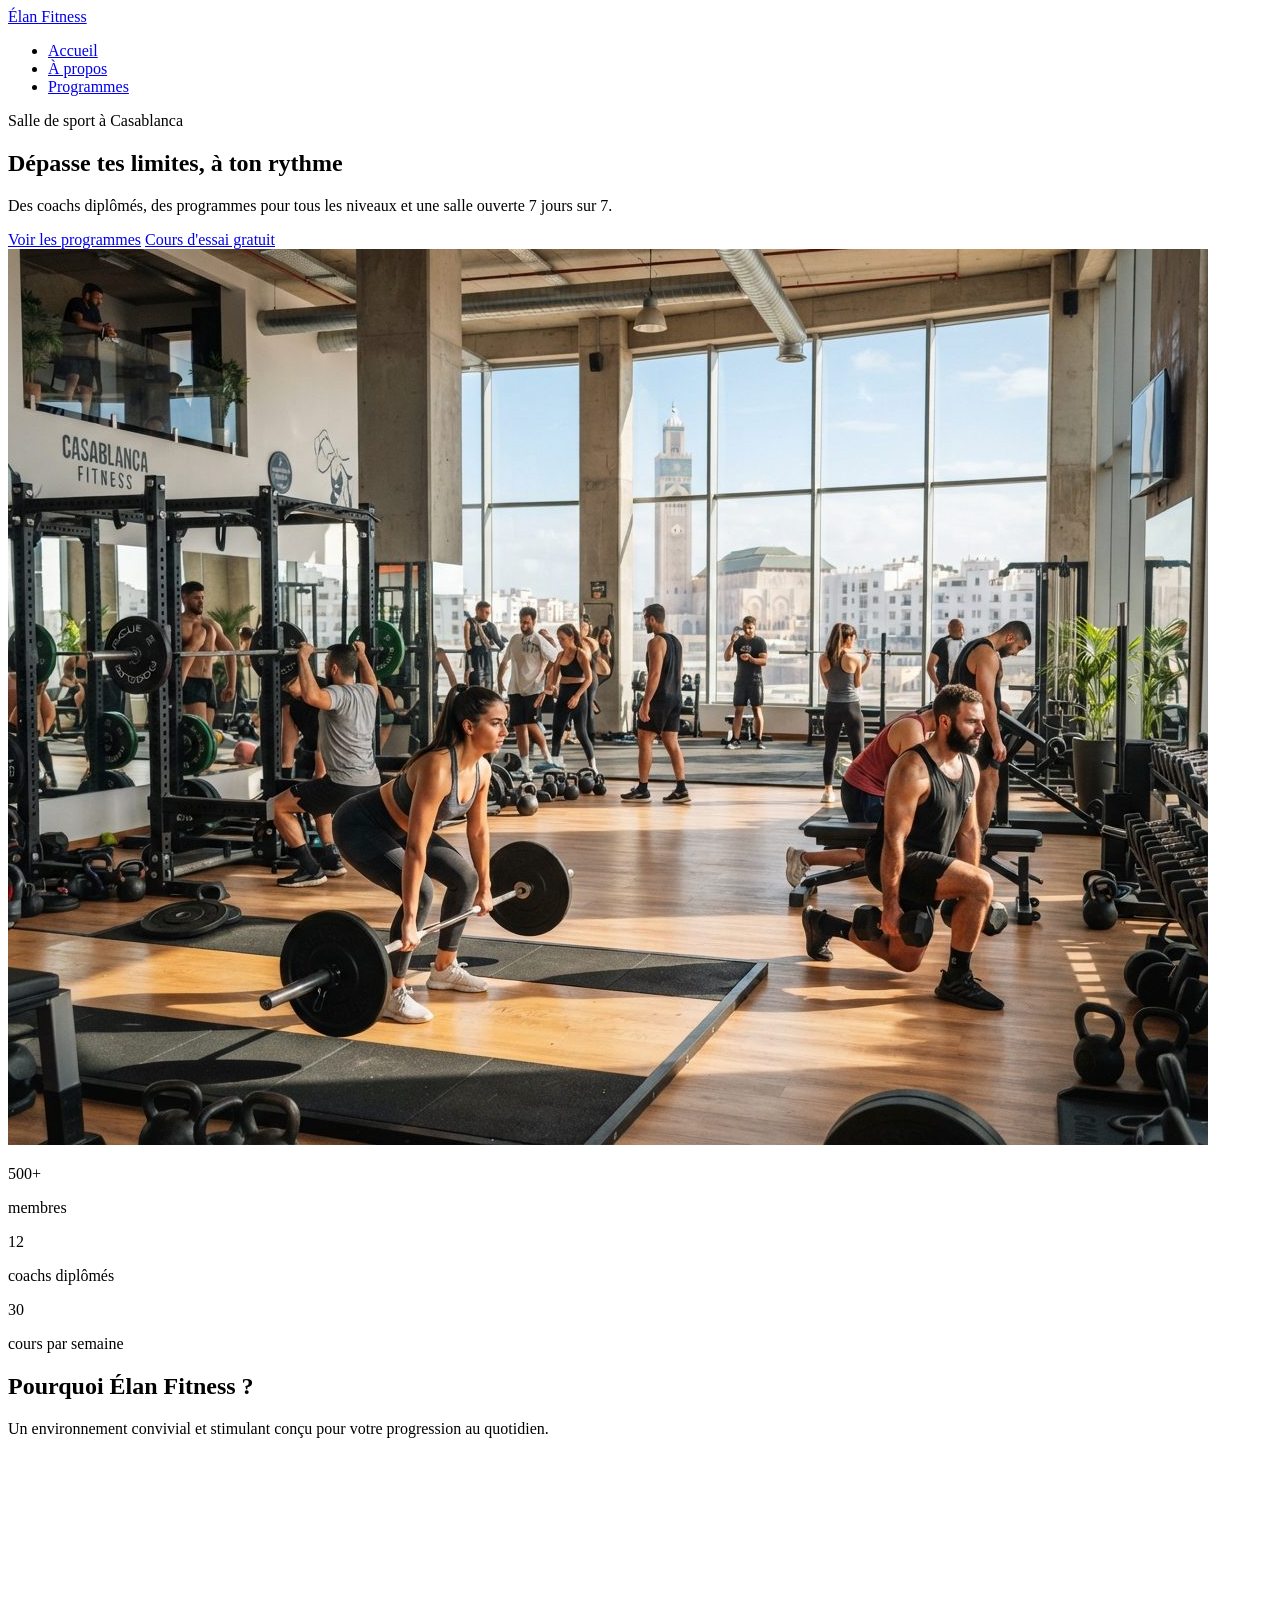
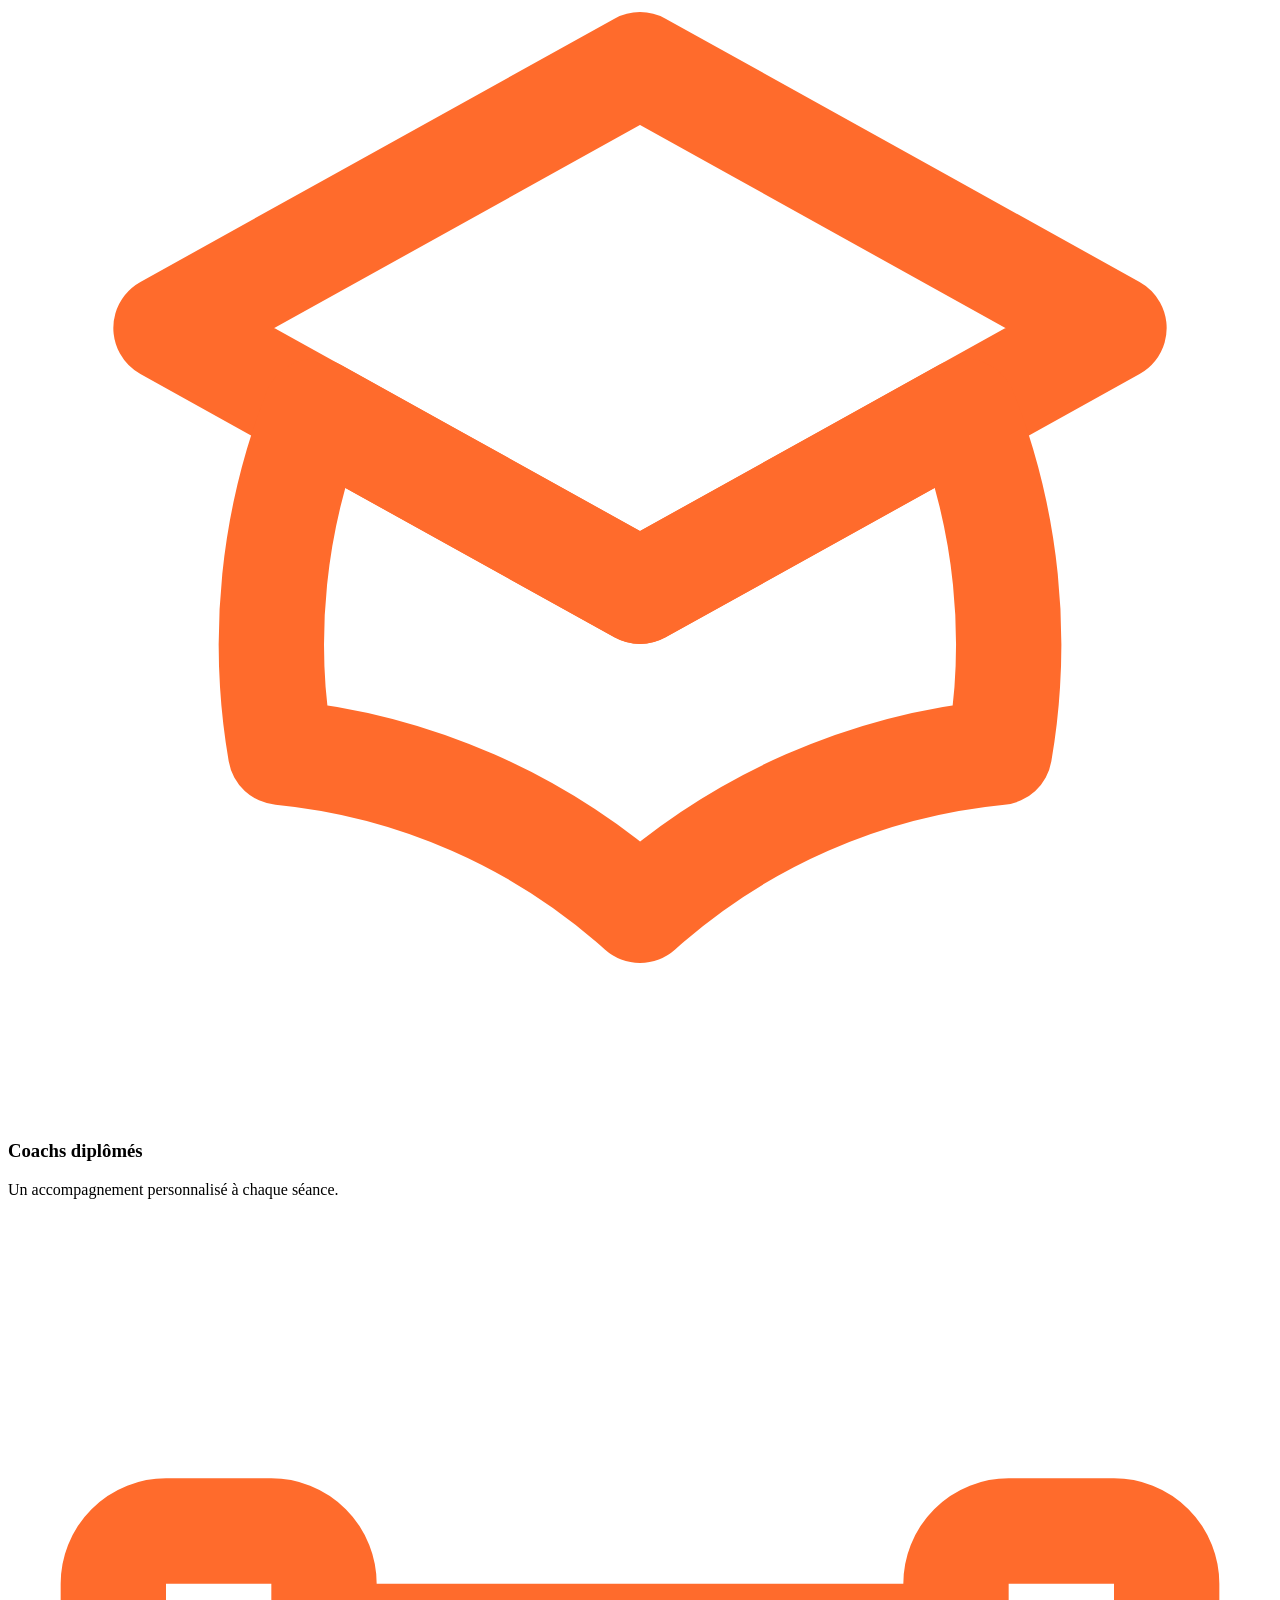
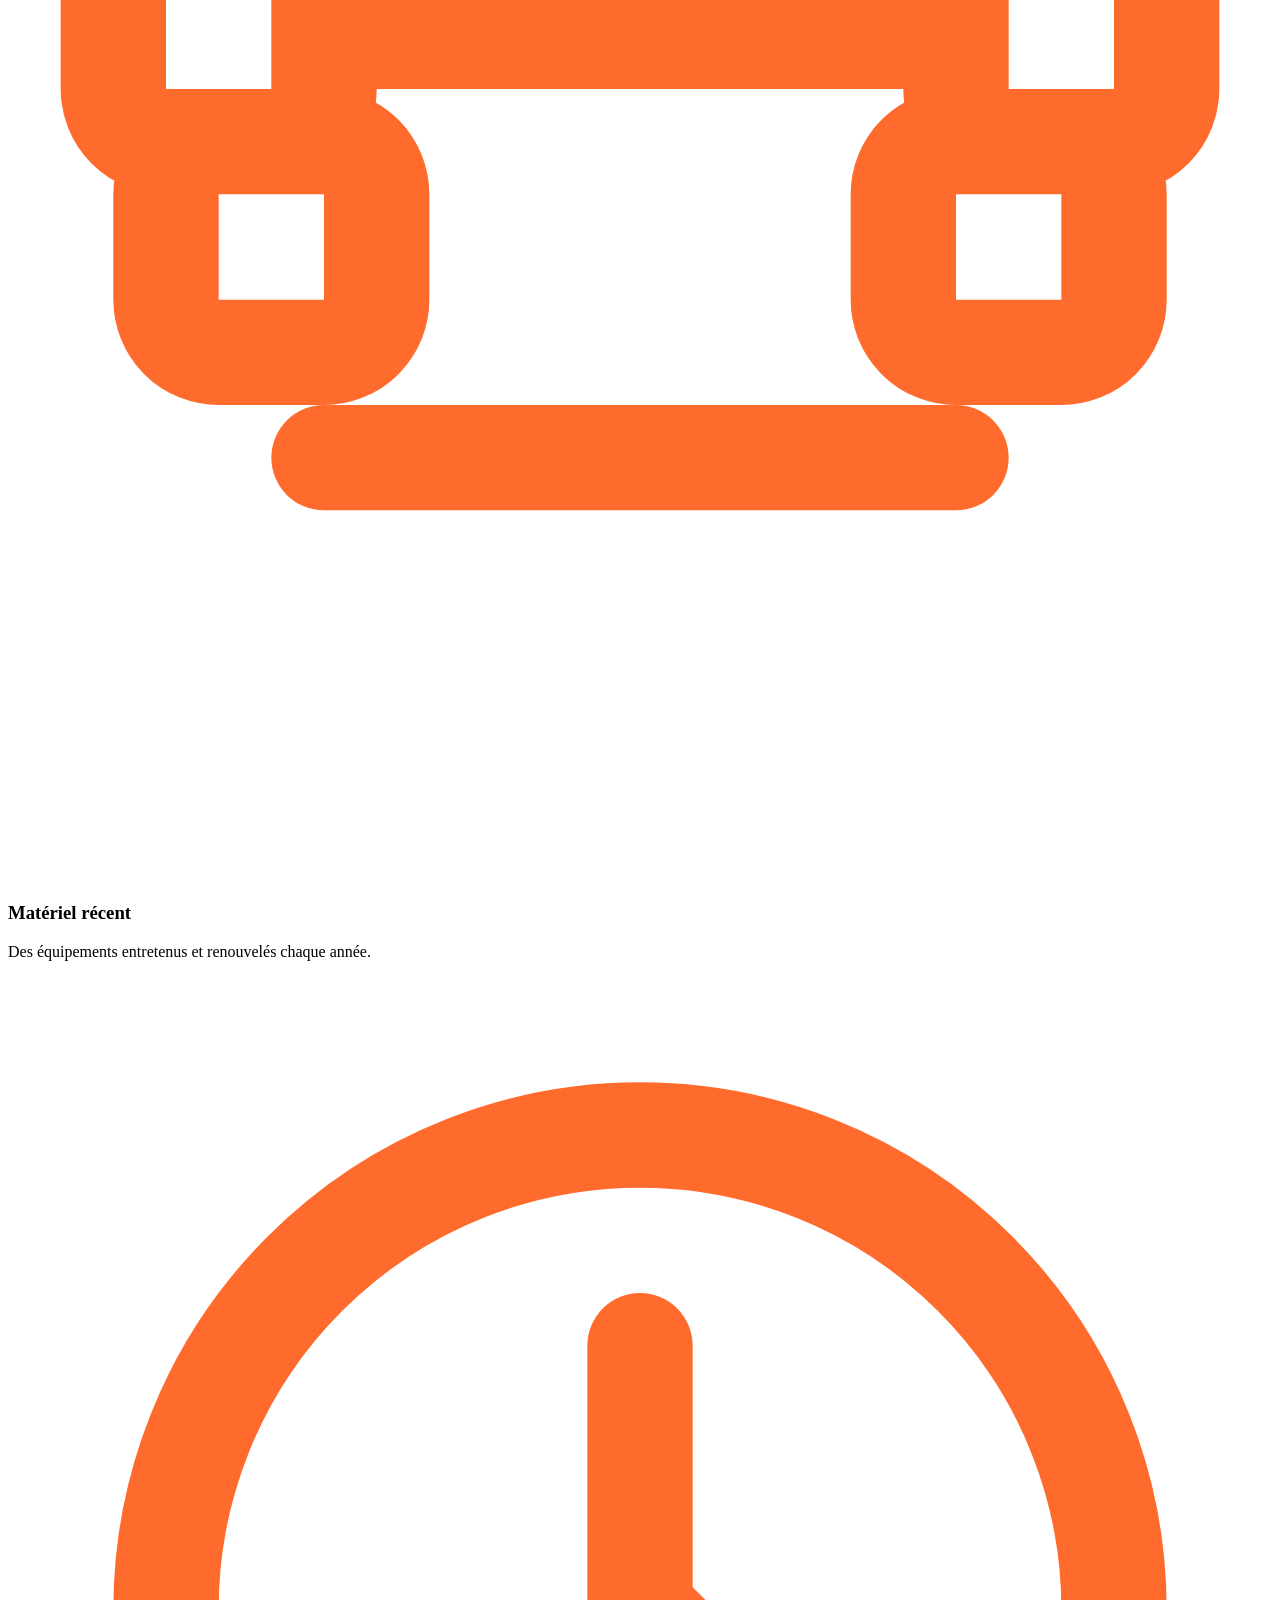
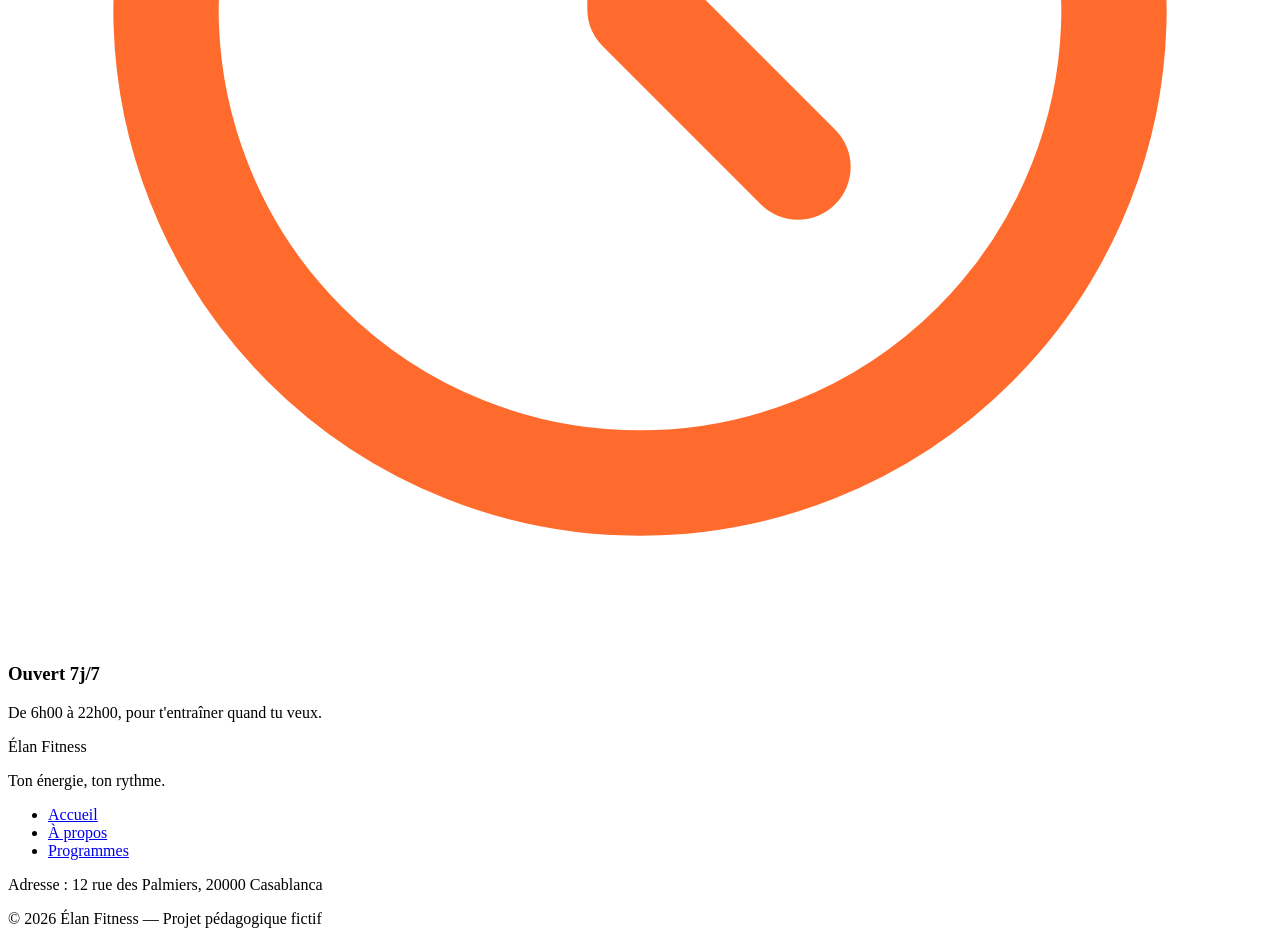
==== index.html @ 4a55db63 "split the one page site into several pages, with no links between them yet" ====
<!DOCTYPE html>
<html lang="fr">
<head>
  <meta charset="UTF-8">
  <meta name="viewport" content="width=device-width, initial-scale=1">
  <meta name="description" content="Élan Fitness, salle de sport à Casablanca : musculation, yoga, cardio et boxe fitness avec des coachs diplômés. Réservez votre cours d'essai gratuit.">
  <title>Élan Fitness | Salle de sport à Casablanca</title>

  <link rel="preconnect" href="https://fonts.googleapis.com">
  <link rel="preconnect" href="https://fonts.gstatic.com" crossorigin>
  <link href="https://fonts.googleapis.com/css2?family=Inter:wght@400;500;600&family=Poppins:wght@600;700;800&display=swap" rel="stylesheet">

  <link rel="stylesheet" href="style.css">
</head>

<body>

  <header class="en-tete">
    <div class="conteneur en-tete-contenu">
      <a href="#accueil" class="logo">Élan Fitness</a>

      <nav aria-label="Navigation principale">
        <ul class="menu">
          <li><a href="#accueil" class="lien-actif">Accueil</a></li>
          <li><a href="#a-propos">À propos</a></li>
          <li><a href="#programmes">Programmes</a></li>
        </ul>
      </nav>
    </div>
  </header>

  <main>

    <section id="accueil" class="hero">
      <div class="conteneur">

        <div class="hero-contenu">
          <div class="hero-texte">
            <p class="sur-titre">Salle de sport à Casablanca</p>
            <h1>Dépasse tes limites, à ton rythme</h1>
            <p class="hero-description">
              Des coachs diplômés, des programmes pour tous les niveaux et une salle ouverte 7 jours sur 7.
            </p>
            <div class="boutons">
              <a href="#programmes" class="bouton bouton-principal">Voir les programmes</a>
              <a href="#contact" class="bouton bouton-secondaire">Cours d'essai gratuit</a>
            </div>
          </div>

          <img class="hero-image" src="img/hero.jpg" alt="Des personnes s'entraînent dans une salle de sport lumineuse à Casablanca">
        </div>

        <div class="chiffres">
          <div class="chiffre">
            <p class="chiffre-nombre">500+</p>
            <p>membres</p>
          </div>
          <div class="chiffre">
            <p class="chiffre-nombre">12</p>
            <p>coachs diplômés</p>
          </div>
          <div class="chiffre">
            <p class="chiffre-nombre">30</p>
            <p>cours par semaine</p>
          </div>
        </div>

      </div>
    </section>

    <section class="section section-blanche">
      <div class="conteneur">

        <div class="section-titre">
          <h2>Pourquoi Élan Fitness ?</h2>
          <p>Un environnement convivial et stimulant conçu pour votre progression au quotidien.</p>
        </div>

        <div class="cartes">
          <article class="carte carte-avantage">
            <div class="icone"><img src="img/icone-coach.svg" alt=""></div>
            <h3>Coachs diplômés</h3>
            <p>Un accompagnement personnalisé à chaque séance.</p>
          </article>

          <article class="carte carte-avantage">
            <div class="icone"><img src="img/icone-materiel.svg" alt=""></div>
            <h3>Matériel récent</h3>
            <p>Des équipements entretenus et renouvelés chaque année.</p>
          </article>

          <article class="carte carte-avantage">
            <div class="icone"><img src="img/icone-horloge.svg" alt=""></div>
            <h3>Ouvert 7j/7</h3>
            <p>De 6h00 à 22h00, pour t'entraîner quand tu veux.</p>
          </article>
        </div>

      </div>
    </section>
  </main>

  <footer class="pied-de-page">
    <div class="conteneur">

      <div class="pied-haut">
        <div>
          <p class="logo logo-clair">Élan Fitness</p>
          <p class="slogan">Ton énergie, ton rythme.</p>
        </div>

        <nav aria-label="Navigation du pied de page">
          <ul class="menu menu-pied">
            <li><a href="#accueil">Accueil</a></li>
            <li><a href="#a-propos">À propos</a></li>
            <li><a href="#programmes">Programmes</a></li>
          </ul>
        </nav>
      </div>

      <div class="pied-bas">
        <p>Adresse : 12 rue des Palmiers, 20000 Casablanca</p>
        <p>&copy; 2026 Élan Fitness — Projet pédagogique fictif</p>
      </div>

    </div>
  </footer>

</body>
</html>
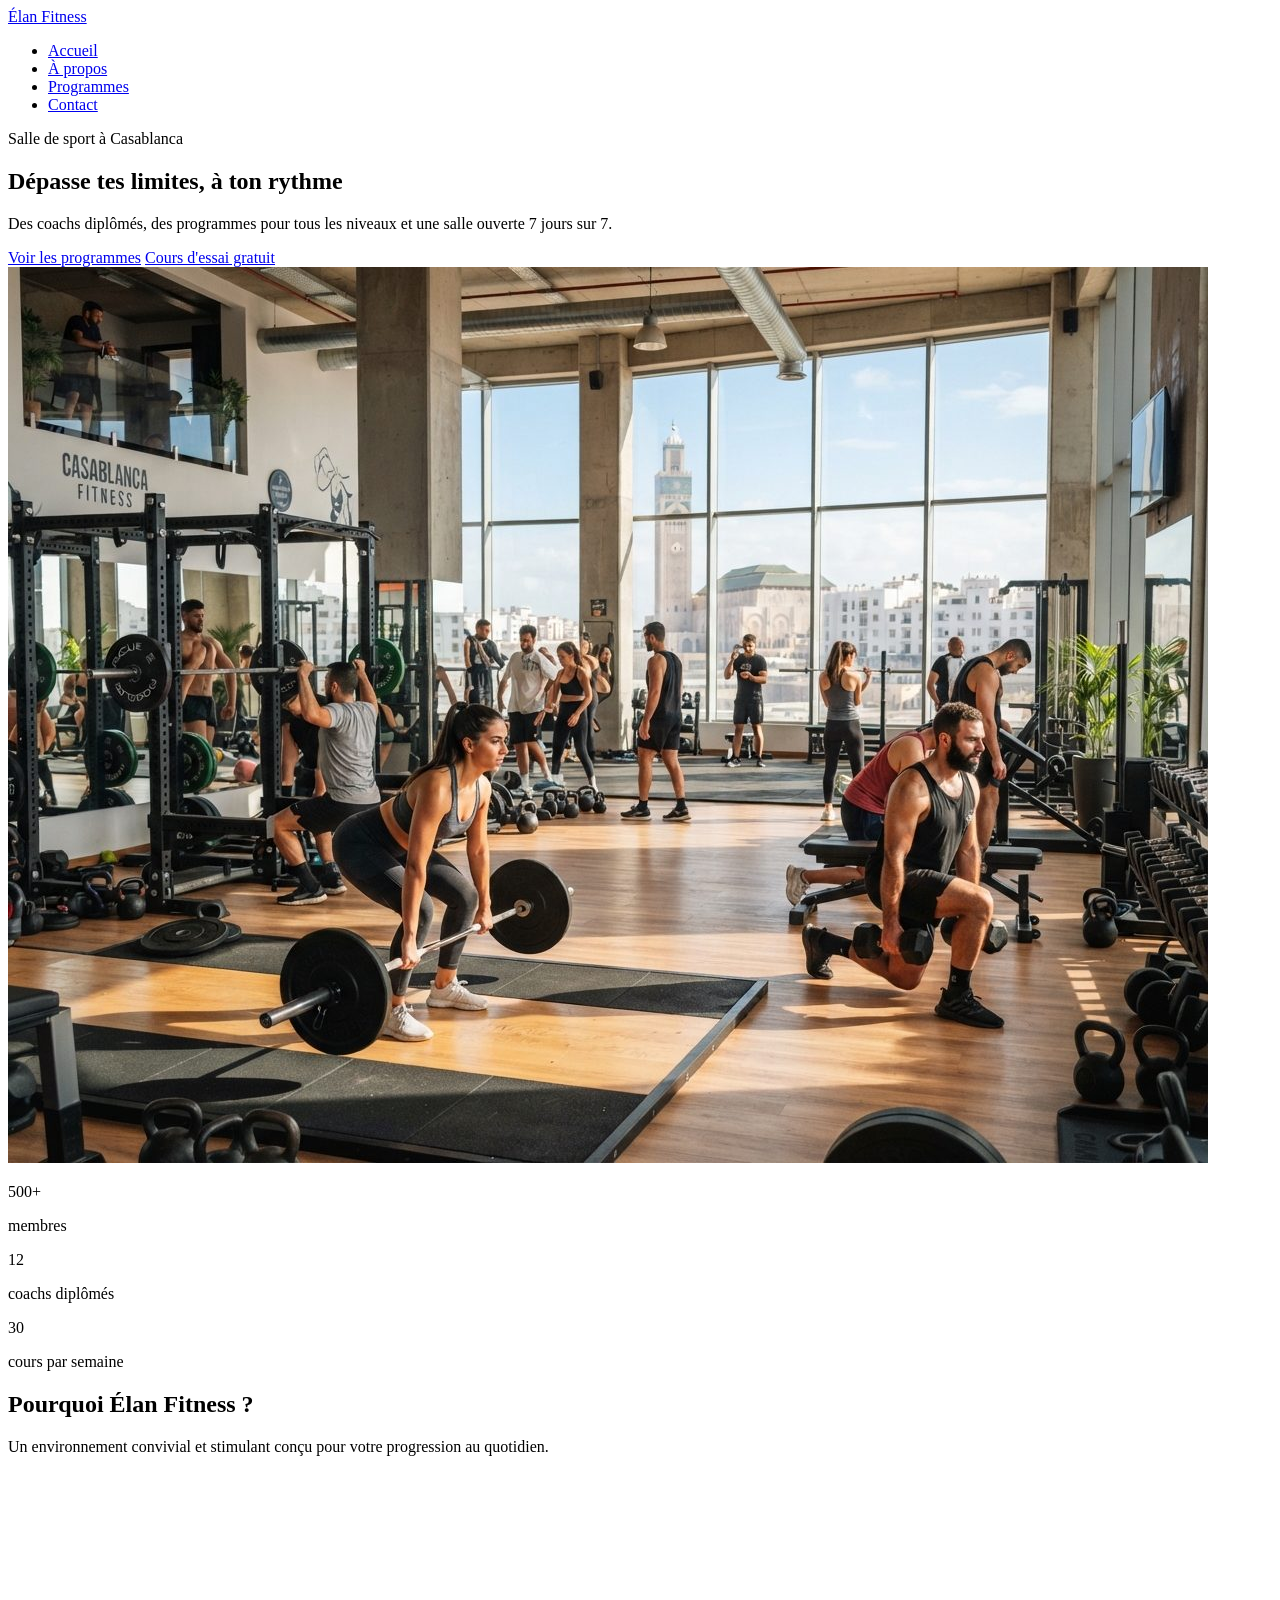
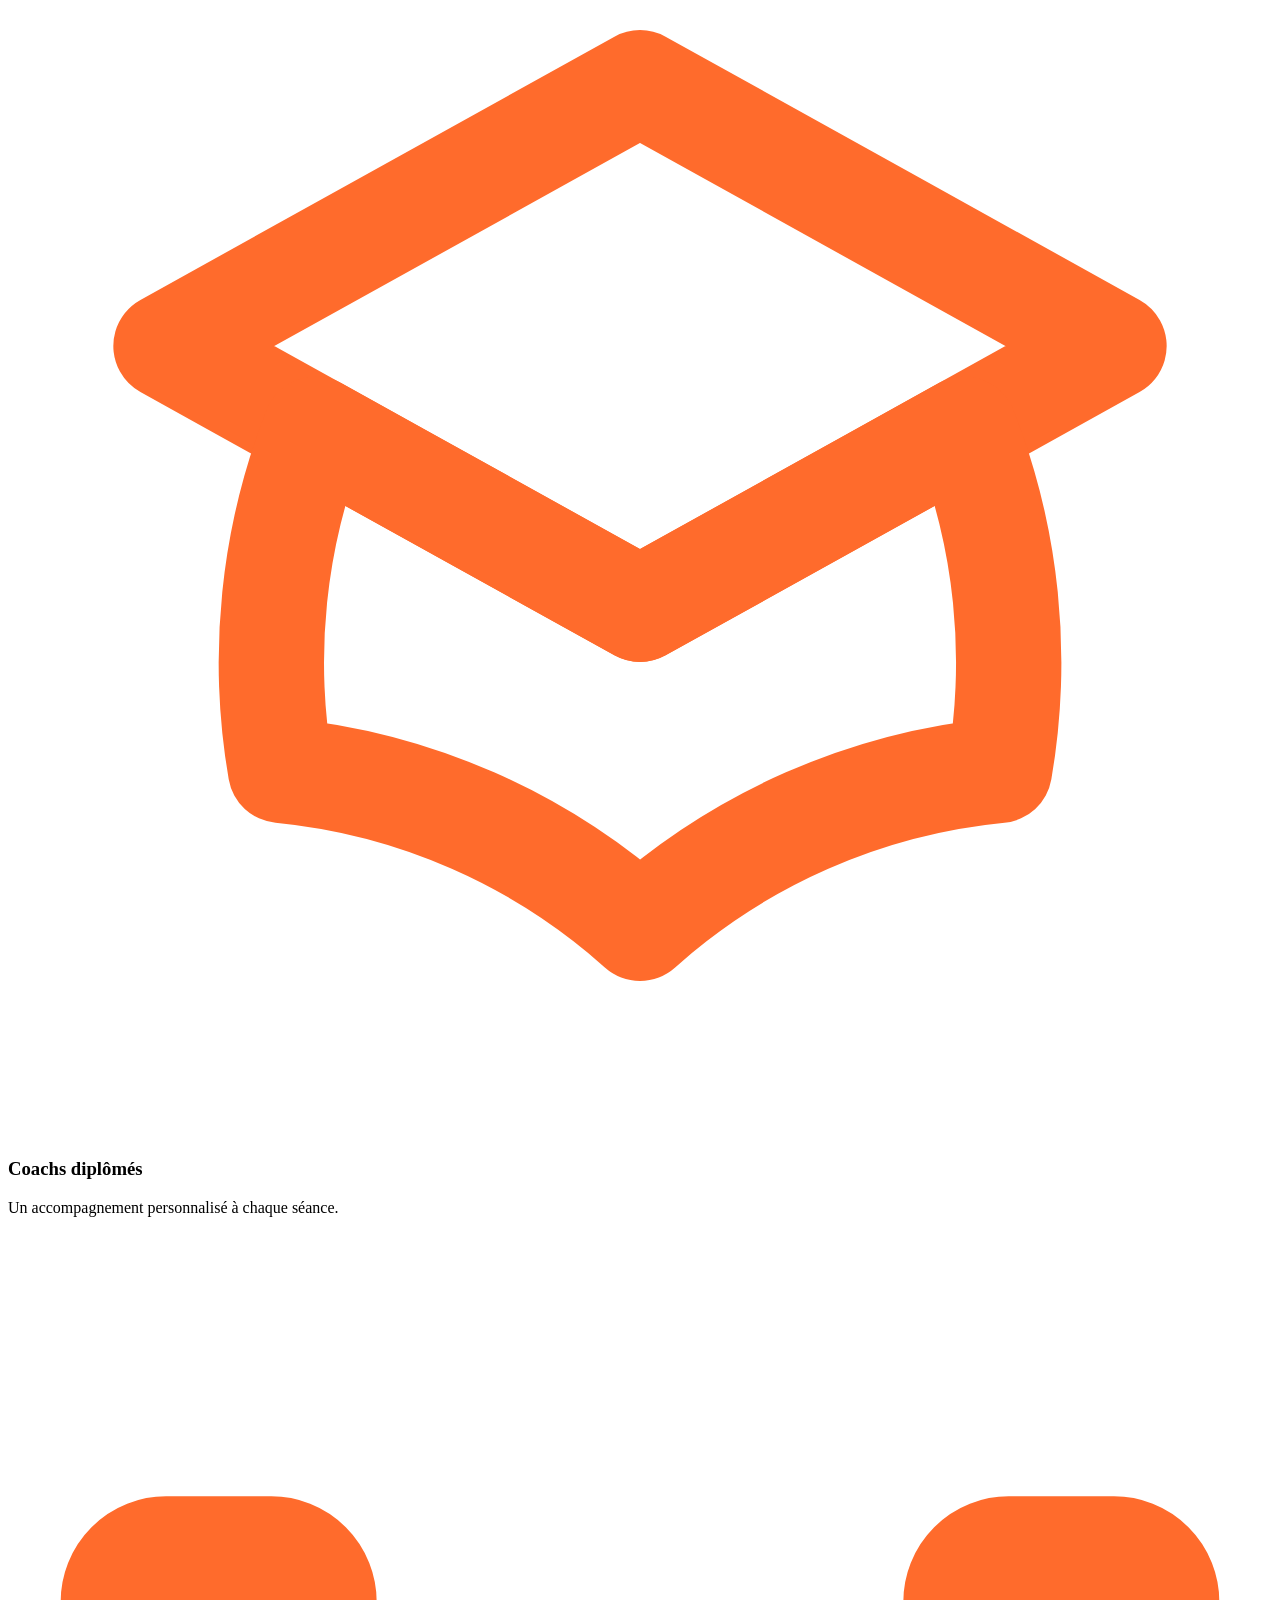
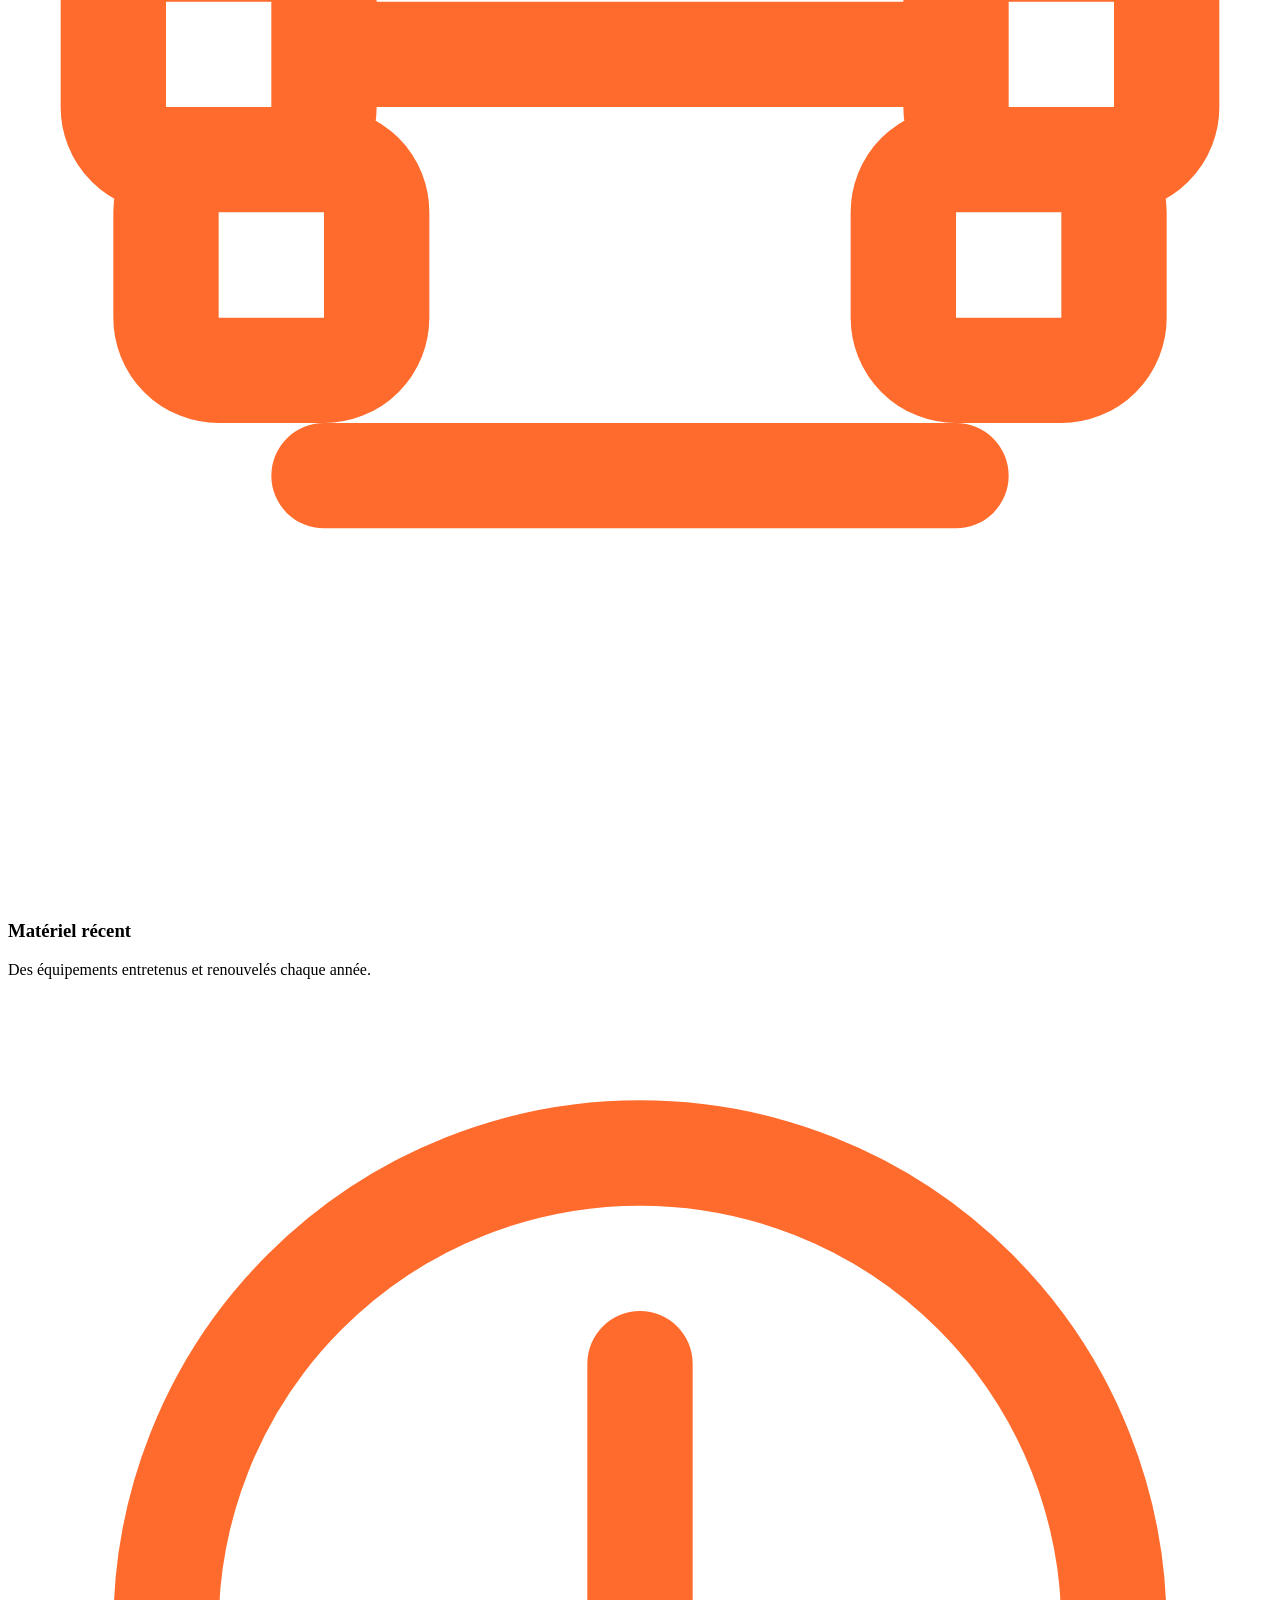
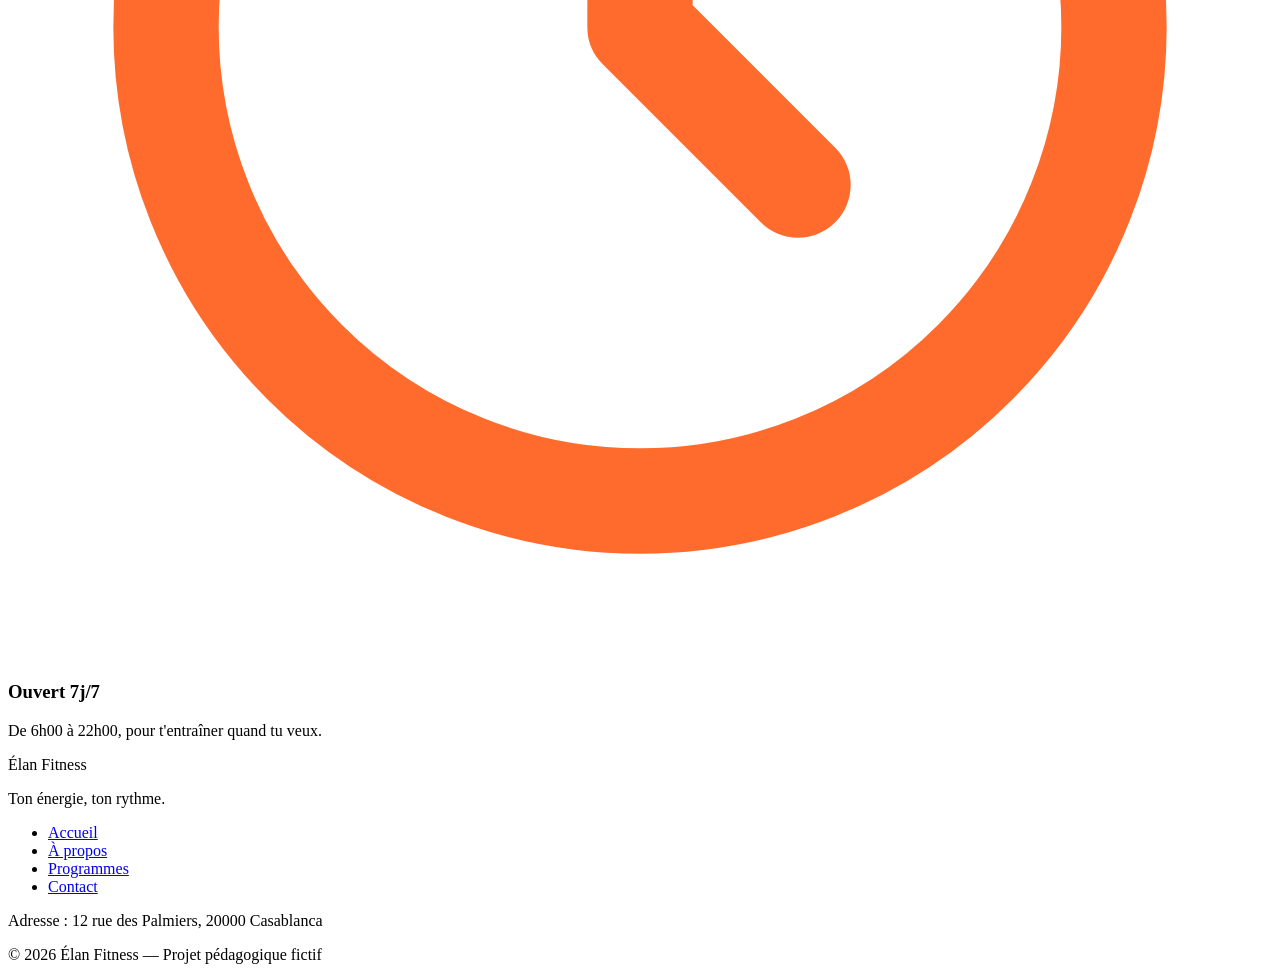
==== commit 29a0b49e: "add the main stucture of contact page" ====
--- a/index.html
+++ b/index.html
@@ -22,8 +22,9 @@
       <nav aria-label="Navigation principale">
         <ul class="menu">
           <li><a href="#accueil" class="lien-actif">Accueil</a></li>
-          <li><a href="#a-propos">À propos</a></li>
-          <li><a href="#programmes">Programmes</a></li>
+          <li><a href="propos.html">À propos</a></li>
+          <li><a href="programmes.html">Programmes</a></li>
+          <li><a href="contact.html">Contact</a></li>
         </ul>
       </nav>
     </div>
@@ -112,8 +113,9 @@
         <nav aria-label="Navigation du pied de page">
           <ul class="menu menu-pied">
             <li><a href="#accueil">Accueil</a></li>
-            <li><a href="#a-propos">À propos</a></li>
-            <li><a href="#programmes">Programmes</a></li>
+            <li><a href="propos.html">À propos</a></li>
+            <li><a href="programmes.html">Programmes</a></li>
+            <li><a href="contact.html">Contact</a></li>
           </ul>
         </nav>
       </div>
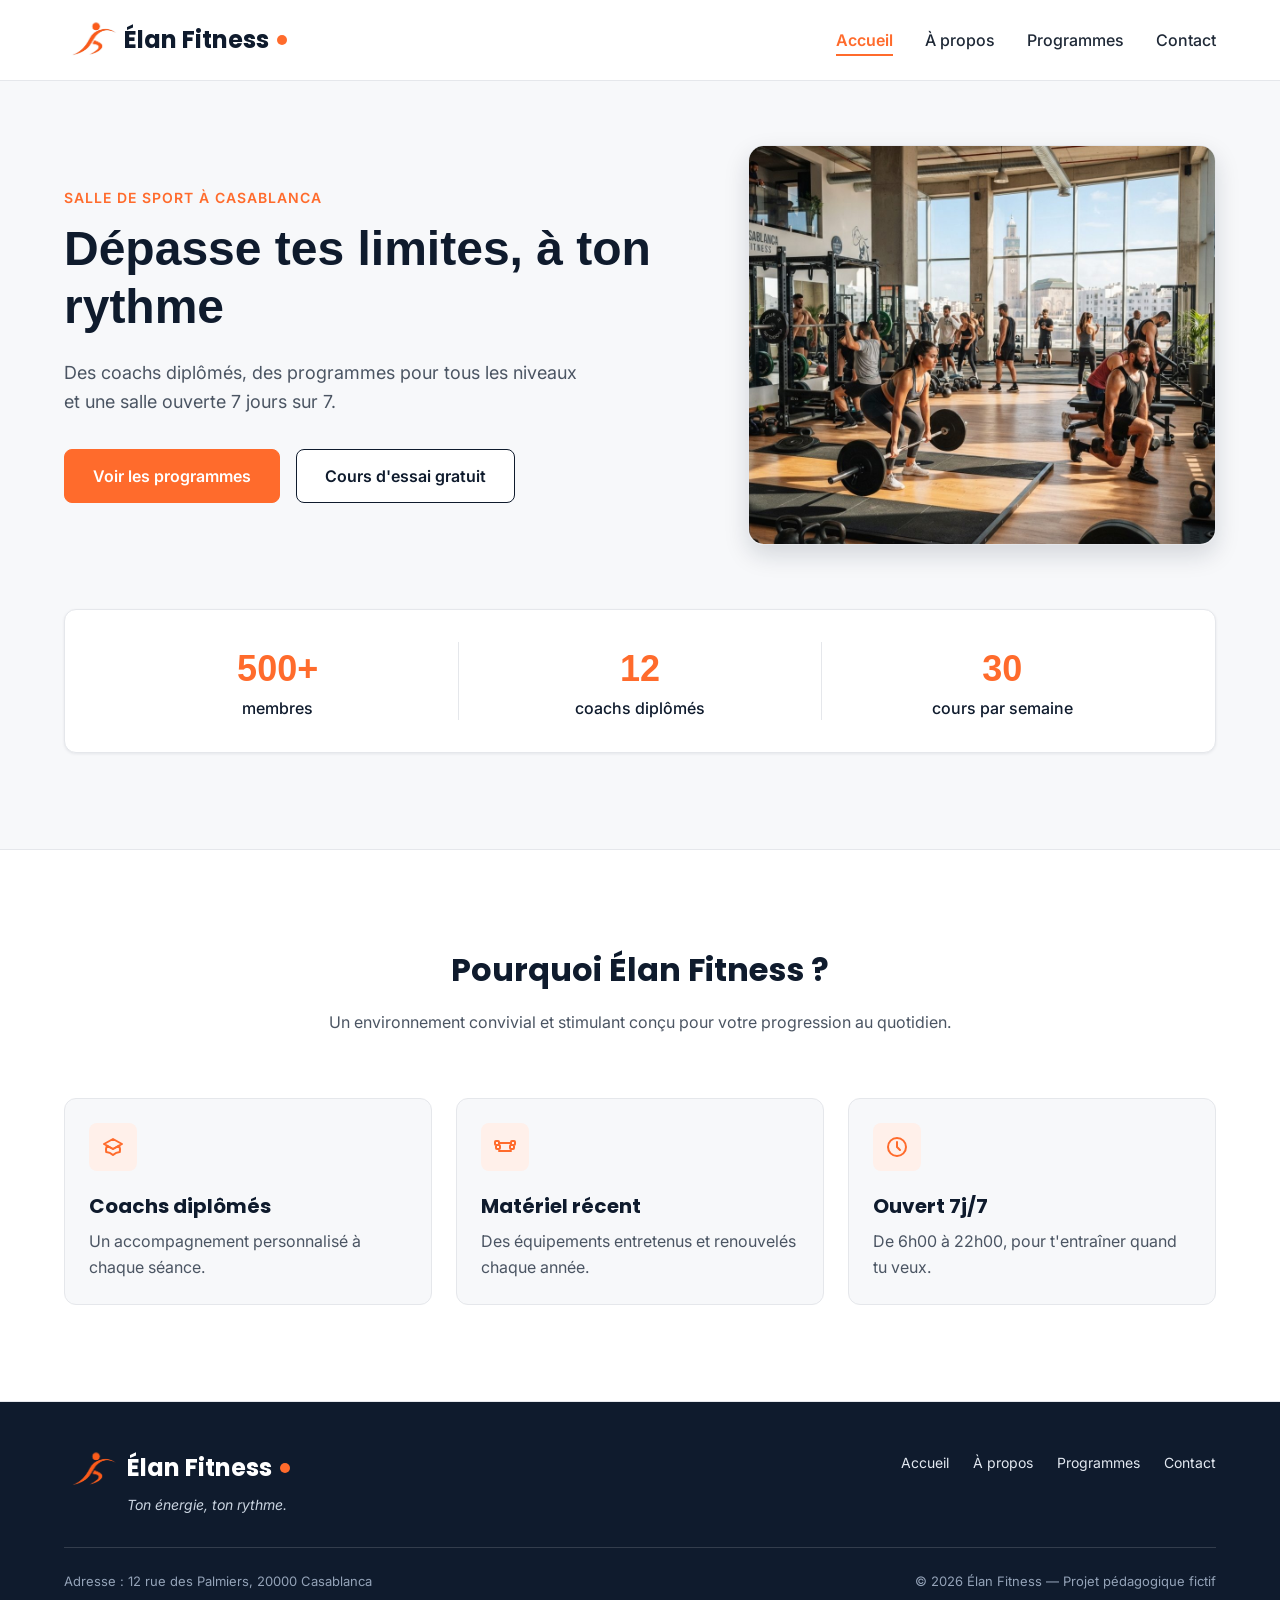
==== commit 935bff16: "add the logo in header and footer" ====
--- a/index.html
+++ b/index.html
@@ -17,6 +17,7 @@
 
   <header class="en-tete">
     <div class="conteneur en-tete-contenu">
+      <img src="img/logo.png" alt="Logo en forme de f humain minimaliste">
       <a href="#accueil" class="logo">Élan Fitness</a>
 
       <nav aria-label="Navigation principale">
@@ -106,8 +107,13 @@
 
       <div class="pied-haut">
         <div>
-          <p class="logo logo-clair">Élan Fitness</p>
-          <p class="slogan">Ton énergie, ton rythme.</p>
+          <div class="footer-logo">
+          <img src="img/footer-logo.png" alt="Logo en forme de f humain minimaliste">
+            <div>
+              <p class="logo logo-clair">Élan Fitness</p>
+              <p class="slogan">Ton énergie, ton rythme.</p>
+            </div>
+          </div>
         </div>
 
         <nav aria-label="Navigation du pied de page">
--- a/style.css
+++ b/style.css
@@ -0,0 +1,568 @@
+* {
+  box-sizing: border-box;
+  margin: 0;
+  padding: 0;
+}
+
+html {
+  scroll-behavior: smooth;
+}
+
+body {
+  font-family: 'Inter', Arial, sans-serif;
+  font-size: 16px;
+  line-height: 1.5;
+  color: #1F2937;
+  background-color: #F7F8FA;
+}
+
+h1, h2, h3, h4 {
+  font-family: 'Poppins', Arial, sans-serif;
+  color: #0F1B2D;
+}
+header img {
+    width: 60px;
+    height: 60px;
+    object-fit: contain;
+}
+footer img {
+  width: 60px;
+  height: 60px;
+  object-fit: contain;
+}
+.footer-logo {
+  display: flex;
+  align-items: flex-start;
+  gap: 3px;
+}
+
+.footer-logo img{
+      margin-top: -10px;
+}
+
+
+a {
+  color: inherit;
+  text-decoration: none;
+}
+
+ul {
+  list-style: none;
+}
+
+img {
+  display: block;
+  max-width: 100%;
+}
+
+a:focus-visible,
+button:focus-visible {
+  outline: 3px solid #FF6B2C;
+  outline-offset: 2px;
+}
+
+.conteneur {
+  width: 100%;
+  max-width: 1200px;
+  margin: 0 auto;
+  padding: 0 24px;
+}
+
+.section {
+  padding: 96px 0;
+}
+
+.section-blanche {
+  background-color: #FFFFFF;
+  border-top: 1px solid #E5E7EB;
+  border-bottom: 1px solid #E5E7EB;
+}
+
+.section-titre {
+  max-width: 640px;
+  margin: 0 auto 64px;
+  text-align: center;
+}
+
+.section-titre h2 {
+  font-size: 32px;
+  margin-bottom: 16px;
+}
+
+.section-titre h3 {
+  font-size: 26px;
+  margin-bottom: 12px;
+}
+
+.section-titre p {
+  color: #4B5563;
+}
+
+.sur-titre {
+  font-size: 14px;
+  font-weight: 600;
+  color: #FF6B2C;
+  text-transform: uppercase;
+  letter-spacing: 1px;
+  margin-bottom: 12px;
+}
+
+.bouton {
+  display: inline-block;
+  padding: 14px 28px;
+  border-radius: 8px;
+  font-size: 16px;
+  font-weight: 600;
+  text-align: center;
+  cursor: pointer;
+}
+
+.bouton-principal {
+  background-color: #FF6B2C;
+  border: 1px solid #FF6B2C;
+  color: #FFFFFF;
+}
+
+.bouton-principal:hover {
+  background-color: #F05817;
+}
+
+.bouton-secondaire {
+  background-color: #FFFFFF;
+  border: 1px solid #0F1B2D;
+  color: #0F1B2D;
+}
+
+.bouton-secondaire:hover {
+  background-color: #F3F4F6;
+}
+
+.cartes {
+  display: flex;
+  gap: 24px;
+}
+
+.carte {
+  flex: 1;
+  background-color: #FFFFFF;
+  border: 1px solid #E5E7EB;
+  border-radius: 12px;
+  box-shadow: 0 1px 3px rgba(15, 27, 45, 0.08);
+}
+
+.icone {
+  width: 48px;
+  height: 48px;
+  background-color: #FFF0EA;
+  border-radius: 8px;
+  display: flex;
+  align-items: center;
+  justify-content: center;
+}
+
+.icone img {
+  width: 24px;
+  height: 24px;
+}
+
+.icone-petite {
+  width: 32px;
+  height: 32px;
+  border-radius: 50%;
+}
+
+.icone-petite img {
+  width: 16px;
+  height: 16px;
+}
+
+.en-tete {
+  position: sticky;
+  top: 0;
+  z-index: 10;
+  background-color: #FFFFFF;
+  border-bottom: 1px solid #E5E7EB;
+}
+
+.en-tete-contenu {
+  height: 80px;
+  display: flex;
+  align-items: center;
+}
+.en-tete-contenu nav {
+    margin-left: auto;
+}
+.logo {
+  display: flex;
+  align-items: center;
+  font-family: 'Poppins', Arial, sans-serif;
+  font-size: 24px;
+  font-weight: 700;
+  color: #0F1B2D;
+}
+
+.logo::after {
+  content: "";
+  width: 10px;
+  height: 10px;
+  margin-left: 8px;
+  background-color: #FF6B2C;
+  border-radius: 50%;
+}
+
+.menu {
+  display: flex;
+  gap: 32px;
+}
+
+.menu a {
+  font-weight: 500;
+  padding-bottom: 4px;
+  border-bottom: 2px solid transparent;
+}
+
+.menu a:hover {
+  color: #FF6B2C;
+}
+
+.menu .lien-actif {
+  color: #FF6B2C;
+  font-weight: 600;
+  border-bottom-color: #FF6B2C;
+}
+
+.hero {
+  padding: 64px 0 96px;
+}
+
+.hero-contenu {
+  display: flex;
+  align-items: center;
+  gap: 32px;
+}
+
+.hero-texte {
+  flex: 7;
+}
+
+.hero-texte h1 {
+  font-size: 48px;
+  font-weight: 800;
+  line-height: 1.2;
+  margin-bottom: 24px;
+}
+
+.hero-description {
+  max-width: 520px;
+  font-size: 18px;
+  line-height: 1.6;
+  color: #4B5563;
+  margin-bottom: 32px;
+}
+
+.boutons {
+  display: flex;
+  flex-wrap: wrap;
+  gap: 16px;
+}
+
+.hero-image {
+  flex: 5;
+  min-width: 0;
+  height: 400px;
+  object-fit: cover;
+  border-radius: 16px;
+  border: 1px solid #E5E7EB;
+  box-shadow: 0 10px 25px rgba(15, 27, 45, 0.15);
+}
+
+.chiffres {
+  display: flex;
+  margin-top: 64px;
+  padding: 32px;
+  background-color: #FFFFFF;
+  border: 1px solid #E5E7EB;
+  border-radius: 12px;
+  box-shadow: 0 1px 3px rgba(15, 27, 45, 0.08);
+}
+
+.chiffre {
+  flex: 1;
+  text-align: center;
+  font-weight: 500;
+  color: #0F1B2D;
+}
+
+.chiffre + .chiffre {
+  border-left: 1px solid #E5E7EB;
+}
+
+.chiffre-nombre {
+  font-family: 'Poppins', Arial, sans-serif;
+  font-size: 36px;
+  font-weight: 800;
+  color: #FF6B2C;
+}
+
+.carte-avantage {
+  padding: 24px;
+  background-color: #F7F8FA;
+  box-shadow: none;
+}
+
+.carte-avantage .icone {
+  margin-bottom: 20px;
+}
+
+.carte-avantage h3 {
+  font-size: 20px;
+  margin-bottom: 8px;
+}
+
+.carte-avantage p {
+  color: #4B5563;
+  line-height: 1.6;
+}
+
+.apropos-contenu {
+  display: flex;
+  align-items: center;
+  gap: 64px;
+}
+
+.apropos-texte {
+  flex: 7;
+}
+
+.apropos-texte h2 {
+  font-size: 36px;
+  line-height: 1.2;
+  margin-bottom: 20px;
+}
+
+.apropos-texte p {
+  color: #4B5563;
+  line-height: 1.7;
+  margin-bottom: 16px;
+}
+
+.valeurs {
+  display: flex;
+  gap: 16px;
+  margin-top: 32px;
+}
+
+.valeur {
+  flex: 1;
+  display: flex;
+  align-items: center;
+  gap: 12px;
+  padding: 12px 16px;
+  background-color: #FFFFFF;
+  border: 1px solid #E5E7EB;
+  border-radius: 12px;
+  font-family: 'Poppins', Arial, sans-serif;
+  font-size: 14px;
+  font-weight: 600;
+  color: #0F1B2D;
+}
+
+.apropos-image {
+  flex: 5;
+  min-width: 0;
+  height: 360px;
+  object-fit: cover;
+  border-radius: 16px;
+  box-shadow: 0 10px 25px rgba(15, 27, 45, 0.15);
+}
+
+.carte-programme {
+  display: flex;
+  flex-direction: column;
+  overflow: hidden;
+}
+
+.carte-programme > img {
+  width: 100%;
+  height: 200px;
+  object-fit: cover;
+}
+
+.programme-corps {
+  flex: 1;
+  display: flex;
+  flex-direction: column;
+  padding: 20px;
+}
+
+.programme-corps h3 {
+  font-size: 20px;
+  margin-bottom: 8px;
+}
+
+.programme-corps p {
+  font-size: 15px;
+  color: #4B5563;
+}
+
+.etiquette {
+  align-self: flex-start;
+  padding: 4px 10px;
+  margin-bottom: 12px;
+  border-radius: 6px;
+  font-size: 12px;
+  font-weight: 600;
+}
+
+.etiquette-orange {
+  background-color: #FFEDE5;
+  color: #C2410C;
+}
+
+.etiquette-bleue {
+  background-color: #DBEAFE;
+  color: #1D4ED8;
+}
+
+.etiquette-verte {
+  background-color: #D1FAE5;
+  color: #047857;
+}
+
+.programme-corps .duree {
+  display: flex;
+  align-items: center;
+  gap: 8px;
+  margin-top: auto;
+  padding-top: 16px;
+  border-top: 1px solid #E5E7EB;
+  font-size: 13px;
+  font-weight: 600;
+  color: #0F1B2D;
+}
+
+.programme-corps h3 + p {
+  margin-bottom: 16px;
+}
+
+.duree img {
+  width: 16px;
+  height: 16px;
+}
+
+.formules {
+  margin-top: 96px;
+}
+
+.formule {
+  position: relative;
+  display: flex;
+  flex-direction: column;
+  padding: 28px;
+}
+
+.formule h4 {
+  font-size: 20px;
+}
+
+.prix {
+  margin: 8px 0 16px;
+  font-family: 'Poppins', Arial, sans-serif;
+  font-size: 30px;
+  font-weight: 800;
+  color: #FF6B2C;
+}
+
+.prix span {
+  font-family: 'Inter', Arial, sans-serif;
+  font-size: 16px;
+  font-weight: 500;
+  color: #4B5563;
+}
+
+.prix-note {
+  margin: -8px 0 16px;
+  font-size: 13px;
+  color: #4B5563;
+}
+
+.formule-liste {
+  flex: 1;
+  margin-bottom: 24px;
+}
+
+.formule-liste li {
+  padding-left: 28px;
+  margin-bottom: 12px;
+  font-size: 15px;
+  background-image: url('img/icone-check.svg');
+  background-repeat: no-repeat;
+  background-position: left center;
+  background-size: 16px;
+}
+
+.formule .bouton {
+  display: block;
+}
+
+.formule-populaire {
+  border: 2px solid #FF6B2C;
+  box-shadow: 0 10px 25px rgba(255, 107, 44, 0.2);
+}
+
+.badge-populaire {
+  position: absolute;
+  top: -14px;
+  left: 50%;
+  transform: translateX(-50%);
+  padding: 4px 14px;
+  background-color: #FF6B2C;
+  border-radius: 999px;
+  font-size: 12px;
+  font-weight: 700;
+  text-transform: uppercase;
+  color: #FFFFFF;
+}
+
+.pied-de-page {
+  padding: 48px 0 32px;
+  background-color: #0F1B2D;
+  color: #FFFFFF;
+}
+
+.pied-haut {
+  display: flex;
+  justify-content: space-between;
+  align-items: flex-start;
+  padding-bottom: 32px;
+  border-bottom: 1px solid rgba(255, 255, 255, 0.15);
+}
+
+.logo-clair {
+  color: #FFFFFF;
+}
+
+.slogan {
+  margin-top: 8px;
+  font-size: 14px;
+  font-style: italic;
+  color: #CBD5E1;
+}
+
+.menu-pied {
+  gap: 24px;
+}
+
+.menu-pied a {
+  font-size: 14px;
+  font-weight: 400;
+  color: #E2E8F0;
+}
+
+.pied-bas {
+  display: flex;
+  justify-content: space-between;
+  margin-top: 24px;
+  font-size: 13px;
+  color: #94A3B8;
+}
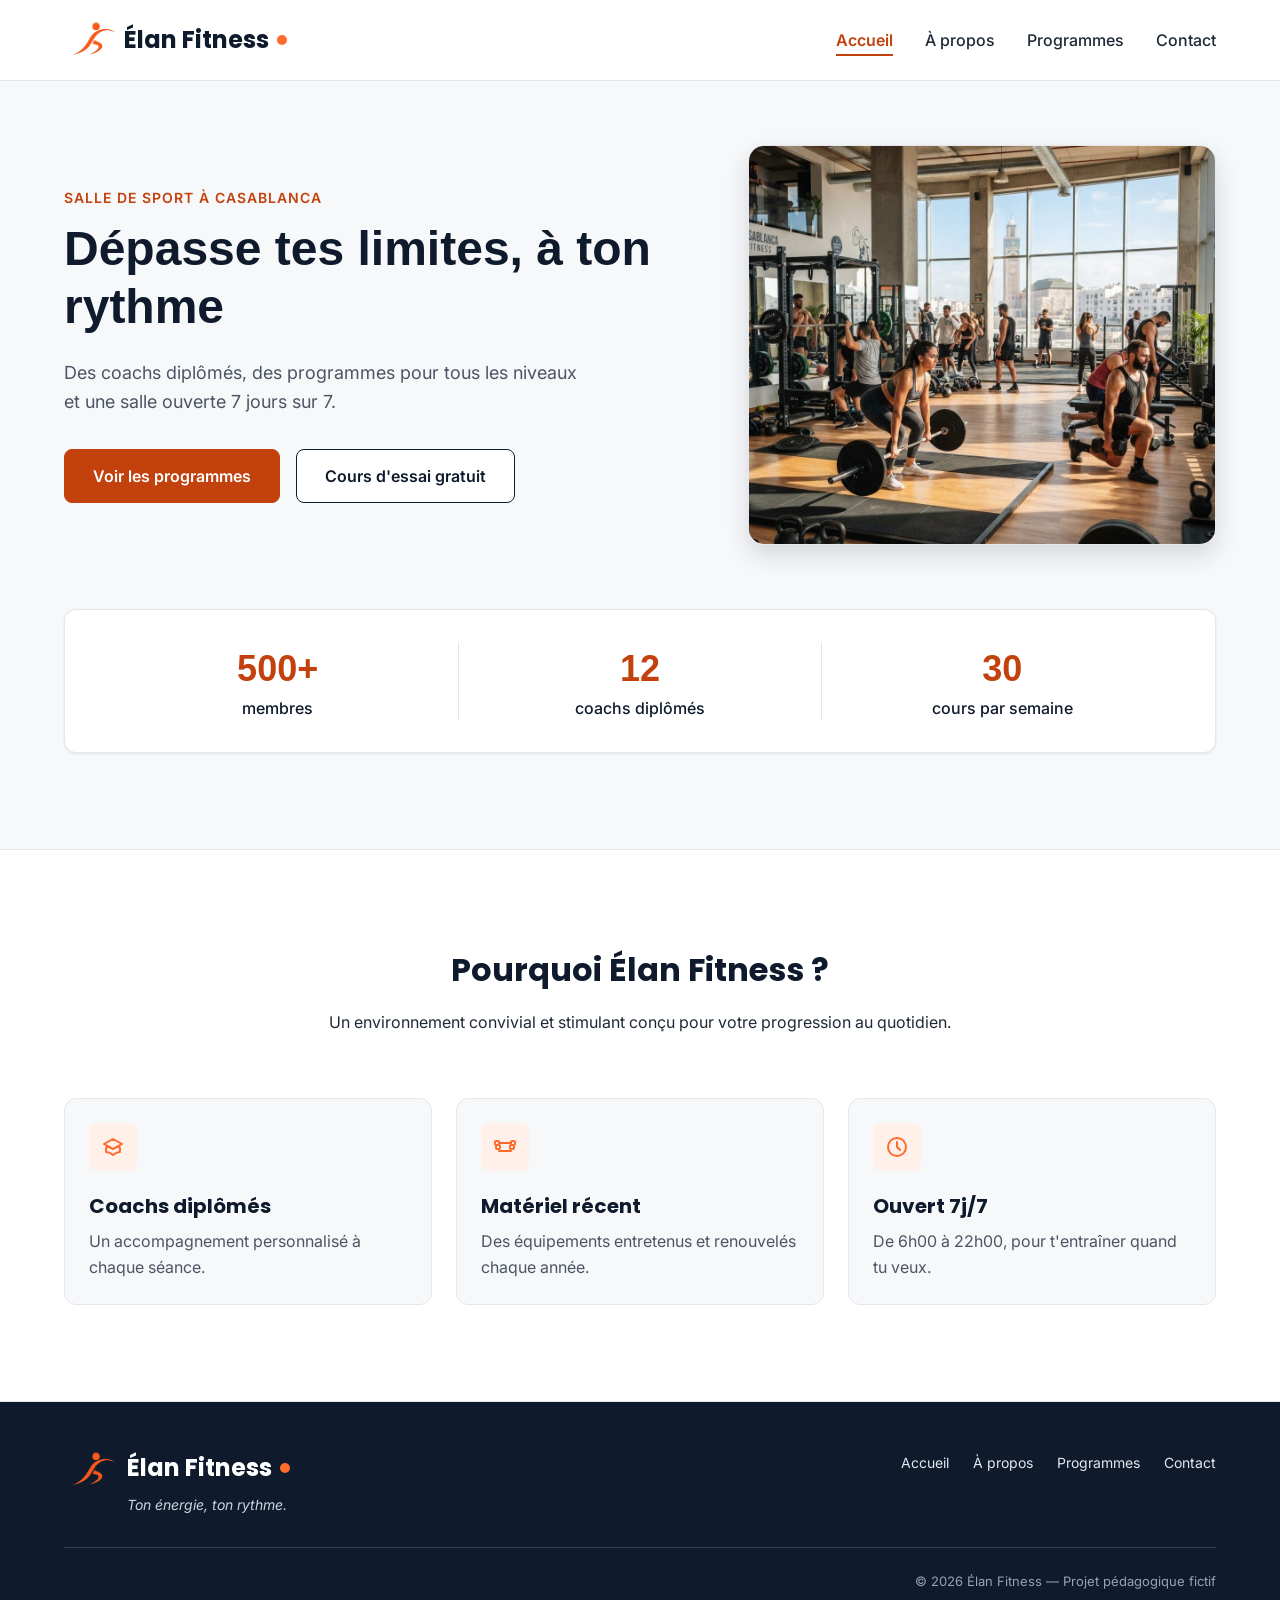
==== commit e7598f55: "edit the desgin" ====
--- a/index.html
+++ b/index.html
@@ -17,7 +17,8 @@
 
   <header class="en-tete">
     <div class="conteneur en-tete-contenu">
-      <img src="img/logo.png" alt="Logo en forme de f humain minimaliste">
+      <a href="#accueil"><img src="img/logo.png" alt="Logo en forme de f humain minimaliste"></a>
+      
       <a href="#accueil" class="logo">Élan Fitness</a>
 
       <nav aria-label="Navigation principale">
@@ -44,8 +45,8 @@
               Des coachs diplômés, des programmes pour tous les niveaux et une salle ouverte 7 jours sur 7.
             </p>
             <div class="boutons">
-              <a href="#programmes" class="bouton bouton-principal">Voir les programmes</a>
-              <a href="#contact" class="bouton bouton-secondaire">Cours d'essai gratuit</a>
+              <a href="programmes.html" class="bouton bouton-principal">Voir les programmes</a>
+              <a href="contact.html" class="bouton bouton-secondaire">Cours d'essai gratuit</a>
             </div>
           </div>
 
@@ -108,7 +109,7 @@
       <div class="pied-haut">
         <div>
           <div class="footer-logo">
-          <img src="img/footer-logo.png" alt="Logo en forme de f humain minimaliste">
+            <a href="#accueil"><img src="img/footer-logo.png" alt="Logo en forme de f humain minimaliste"></a>
             <div>
               <p class="logo logo-clair">Élan Fitness</p>
               <p class="slogan">Ton énergie, ton rythme.</p>
@@ -127,7 +128,6 @@
       </div>
 
       <div class="pied-bas">
-        <p>Adresse : 12 rue des Palmiers, 20000 Casablanca</p>
         <p>&copy; 2026 Élan Fitness — Projet pédagogique fictif</p>
       </div>
 
--- a/style.css
+++ b/style.css
@@ -20,6 +20,8 @@
   font-family: 'Poppins', Arial, sans-serif;
   color: #0F1B2D;
 }
+
+
 header img {
     width: 60px;
     height: 60px;
@@ -57,7 +59,7 @@
 
 a:focus-visible,
 button:focus-visible {
-  outline: 3px solid #FF6B2C;
+  outline: 3px solid #C2410C;
   outline-offset: 2px;
 }
 
@@ -94,14 +96,15 @@
   margin-bottom: 12px;
 }
 
-.section-titre p {
-  color: #4B5563;
-}
+.section-titre p.sur-titre, .apropos-texte p.sur-titre {
+  color: #C2410C;
+}
+
 
 .sur-titre {
   font-size: 14px;
   font-weight: 600;
-  color: #FF6B2C;
+  color: #C2410C;
   text-transform: uppercase;
   letter-spacing: 1px;
   margin-bottom: 12px;
@@ -118,13 +121,13 @@
 }
 
 .bouton-principal {
-  background-color: #FF6B2C;
-  border: 1px solid #FF6B2C;
+  background-color: #C2410C;
+  border: 1px solid #C2410C;
   color: #FFFFFF;
 }
 
 .bouton-principal:hover {
-  background-color: #F05817;
+  background-color: #C2410C;
 }
 
 .bouton-secondaire {
@@ -222,13 +225,13 @@
 }
 
 .menu a:hover {
-  color: #FF6B2C;
+  color: #C2410C;
 }
 
 .menu .lien-actif {
-  color: #FF6B2C;
+  color: #C2410C;
   font-weight: 600;
-  border-bottom-color: #FF6B2C;
+  border-bottom-color: #C2410C;
 }
 
 .hero {
@@ -245,11 +248,12 @@
   flex: 7;
 }
 
-.hero-texte h1 {
+.hero-texte h1, .section-titre h1, .apropos-texte h1 {
   font-size: 48px;
   font-weight: 800;
   line-height: 1.2;
   margin-bottom: 24px;
+
 }
 
 .hero-description {
@@ -301,7 +305,7 @@
   font-family: 'Poppins', Arial, sans-serif;
   font-size: 36px;
   font-weight: 800;
-  color: #FF6B2C;
+  color: #C2410C;
 }
 
 .carte-avantage {
@@ -335,7 +339,7 @@
 }
 
 .apropos-texte h2 {
-  font-size: 36px;
+  font-size: px;
   line-height: 1.2;
   margin-bottom: 20px;
 }
@@ -470,7 +474,7 @@
   font-family: 'Poppins', Arial, sans-serif;
   font-size: 30px;
   font-weight: 800;
-  color: #FF6B2C;
+  color: #C2410C;
 }
 
 .prix span {
@@ -506,7 +510,7 @@
 }
 
 .formule-populaire {
-  border: 2px solid #FF6B2C;
+  border: 2px solid #C2410C;
   box-shadow: 0 10px 25px rgba(255, 107, 44, 0.2);
 }
 
@@ -516,7 +520,7 @@
   left: 50%;
   transform: translateX(-50%);
   padding: 4px 14px;
-  background-color: #FF6B2C;
+  background-color: #C2410C;
   border-radius: 999px;
   font-size: 12px;
   font-weight: 700;
@@ -561,7 +565,7 @@
 
 .pied-bas {
   display: flex;
-  justify-content: space-between;
+  justify-content: flex-end;
   margin-top: 24px;
   font-size: 13px;
   color: #94A3B8;
